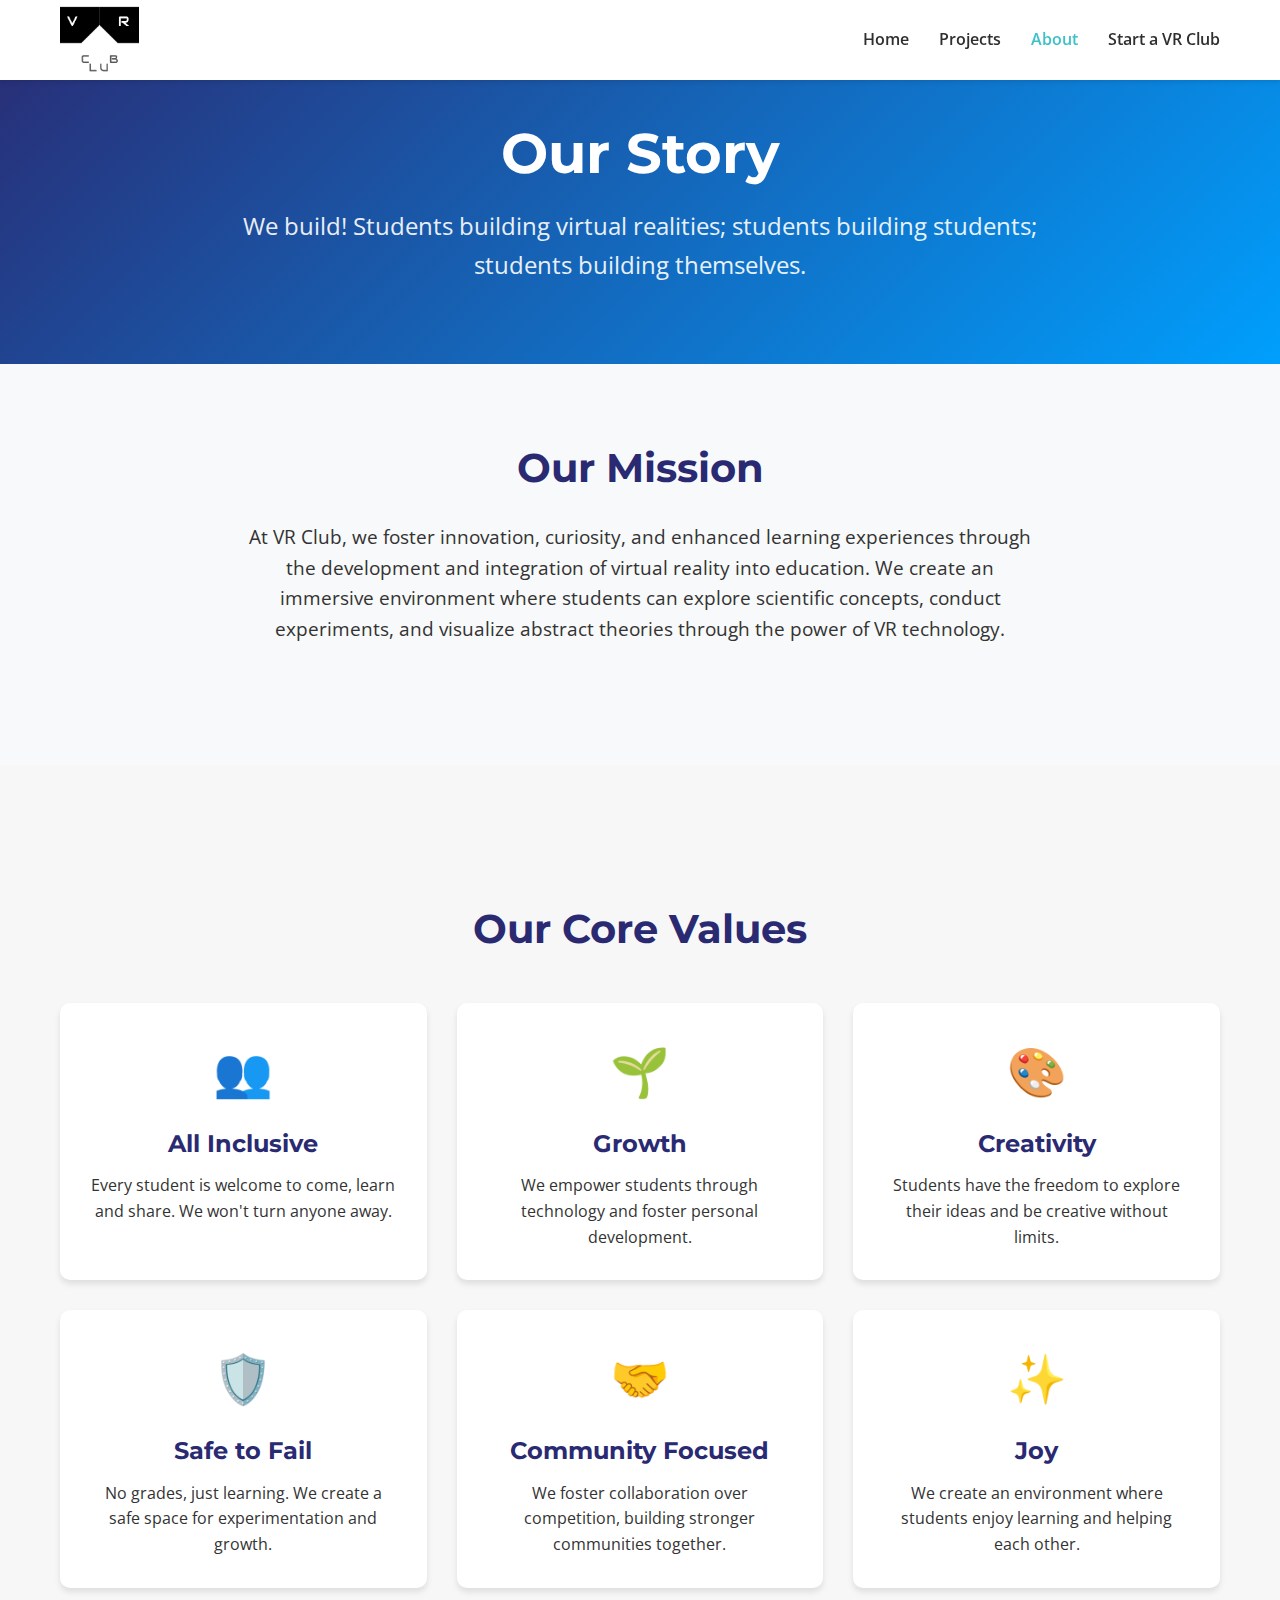
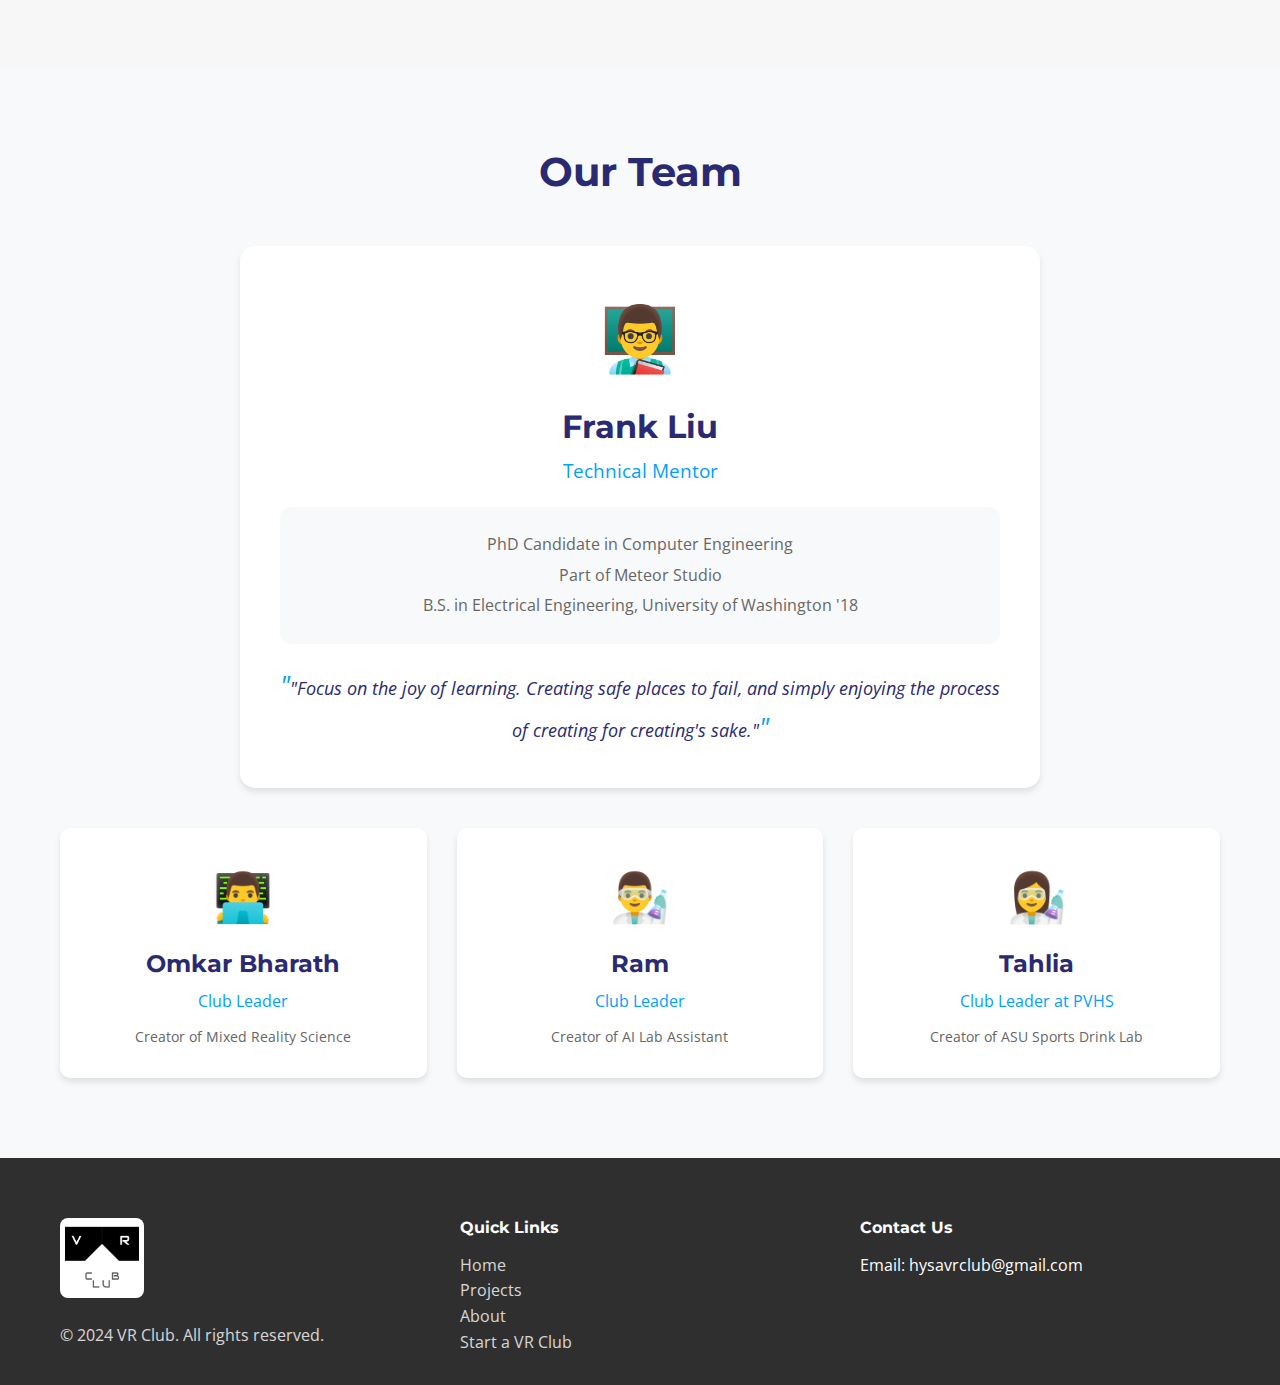
==== about.html @ 41d3d313 "First Commit" ====
<!DOCTYPE html>
<html lang="en">
<head>
    <meta charset="UTF-8">
    <meta name="viewport" content="width=device-width, initial-scale=1.0">
    <title>About Us - VR Club</title>
    <link rel="preconnect" href="https://fonts.googleapis.com">
    <link rel="preconnect" href="https://fonts.gstatic.com" crossorigin>
    <link href="https://fonts.googleapis.com/css2?family=Montserrat:wght@400;600;700&family=Open+Sans:wght@400;600&display=swap" rel="stylesheet">
    <link rel="stylesheet" href="css/style.css">
    <link rel="stylesheet" href="css/navbar.css">
    <link rel="stylesheet" href="css/about.css">
</head>
<body>
    <header class="navbar">
        <div class="container">
            <div class="logo">
                <img src="images/vrlogo.png" alt="VR Club Logo">
            </div>
            <nav>
                <button class="mobile-menu-btn">
                    <span></span>
                    <span></span>
                    <span></span>
                </button>
                <ul class="nav-links">
                    <li><a href="index.html">Home</a></li>
                    <li><a href="projects.html">Projects</a></li>
                    <li><a href="about.html" class="active">About</a></li>
                    <li><a href="start.html">Start a VR Club</a></li>
                </ul>
            </nav>
        </div>
    </header>

    <main>
        <section class="hero-about">
            <div class="container">
                <h1>Our Story</h1>
                <p class="lead">We build! Students building virtual realities; students building students; students building themselves.</p>
            </div>
        </section>

        <section class="mission">
            <div class="container">
                <div class="mission-content">
                    <h2>Our Mission</h2>
                    <p>At VR Club, we foster innovation, curiosity, and enhanced learning experiences through the development and integration of virtual reality into education. We create an immersive environment where students can explore scientific concepts, conduct experiments, and visualize abstract theories through the power of VR technology.</p>
                </div>
            </div>
        </section>

        <section class="values">
            <div class="container">
                <h2>Our Core Values</h2>
                <div class="values-grid">
                    <div class="value-card">
                        <div class="value-icon">👥</div>
                        <h3>All Inclusive</h3>
                        <p>Every student is welcome to come, learn and share. We won't turn anyone away.</p>
                    </div>
                    <div class="value-card">
                        <div class="value-icon">🌱</div>
                        <h3>Growth</h3>
                        <p>We empower students through technology and foster personal development.</p>
                    </div>
                    <div class="value-card">
                        <div class="value-icon">🎨</div>
                        <h3>Creativity</h3>
                        <p>Students have the freedom to explore their ideas and be creative without limits.</p>
                    </div>
                    <div class="value-card">
                        <div class="value-icon">🛡️</div>
                        <h3>Safe to Fail</h3>
                        <p>No grades, just learning. We create a safe space for experimentation and growth.</p>
                    </div>
                    <div class="value-card">
                        <div class="value-icon">🤝</div>
                        <h3>Community Focused</h3>
                        <p>We foster collaboration over competition, building stronger communities together.</p>
                    </div>
                    <div class="value-card">
                        <div class="value-icon">✨</div>
                        <h3>Joy</h3>
                        <p>We create an environment where students enjoy learning and helping each other.</p>
                    </div>
                </div>
            </div>
        </section>

        <section class="team">
            <div class="container">
                <h2>Our Team</h2>
                <div class="team-grid">
                    <div class="mentor-card">
                        <div class="member-photo">👨‍🏫</div>
                        <h3>Frank Liu</h3>
                        <p class="role">Technical Mentor</p>
                        <div class="credentials">
                            <p>PhD Candidate in Computer Engineering</p>
                            <p>Part of Meteor Studio</p>
                            <p>B.S. in Electrical Engineering, University of Washington '18</p>
                        </div>
                        <p class="member-quote">"Focus on the joy of learning. Creating safe places to fail, and simply enjoying the process of creating for creating's sake."</p>
                    </div>
                    
                    <div class="student-leaders">
                        <div class="team-card">
                            <div class="member-photo">👨‍💻</div>
                            <h3>Omkar Bharath</h3>
                            <p class="role">Club Leader</p>
                            <p class="project">Creator of Mixed Reality Science</p>
                        </div>
                        
                        <div class="team-card">
                            <div class="member-photo">👨‍🔬</div>
                            <h3>Ram</h3>
                            <p class="role">Club Leader</p>
                            <p class="project">Creator of AI Lab Assistant</p>
                        </div>
                        
                        <div class="team-card">
                            <div class="member-photo">👩‍🔬</div>
                            <h3>Tahlia</h3>
                            <p class="role">Club Leader at PVHS</p>
                            <p class="project">Creator of ASU Sports Drink Lab</p>
                        </div>
                    </div>
                </div>
            </div>
        </section>
    </main>

    <footer>
        <div class="container">
            <div class="footer-content">
                <div class="footer-logo">
                    <img src="images/vrlogo.png" alt="VR Club Logo">
                    <p>© 2024 VR Club. All rights reserved.</p>
                </div>
                <div class="footer-links">
                    <h4>Quick Links</h4>
                    <ul>
                        <li><a href="index.html">Home</a></li>
                        <li><a href="projects.html">Projects</a></li>
                        <li><a href="about.html">About</a></li>
                        <li><a href="start.html">Start a VR Club</a></li>
                    </ul>
                </div>
                <div class="footer-contact">
                    <h4>Contact Us</h4>
                    <p>Email: hysavrclub@gmail.com</p>
                </div>
            </div>
        </div>
    </footer>
    <script src="js/main.js"></script>
</body>
</html>
---- css/style.css ----
:root {
    /* Colors */
    --primary: #3FC1C9;
    --secondary: #2F2F2F;
    --accent: #FF6B6B;
    --background: #F7F7F7;
    --text: #333333;
    
    /* Typography */
    --heading-font: 'Montserrat', sans-serif;
    --body-font: 'Open Sans', sans-serif;
}

* {
    margin: 0;
    padding: 0;
    box-sizing: border-box;
}

body {
    font-family: var(--body-font);
    color: var(--text);
    line-height: 1.6;
    background-color: var(--background);
}

.container {
    max-width: 1200px;
    margin: 0 auto;
    padding: 0 20px;
}

h1, h2, h3, h4, h5, h6 {
    font-family: var(--heading-font);
    font-weight: 700;
    line-height: 1.2;
    margin-bottom: 1rem;
}

.btn {
    display: inline-block;
    padding: 12px 24px;
    border-radius: 6px;
    font-weight: 600;
    text-decoration: none;
    transition: all 0.3s ease;
}

.btn-primary {
    background-color: var(--accent);
    color: white;
}

.btn-primary:hover {
    background-color: #ff5252;
    transform: translateY(-2px);
}

.btn-secondary {
    background-color: transparent;
    color: var(--accent);
    border: 2px solid var(--accent);
}

.btn-secondary:hover {
    background-color: var(--accent);
    color: white;
}

/* Values Section */
.values {
    padding: 80px 0;
}

.values-grid {
    display: grid;
    grid-template-columns: repeat(auto-fit, minmax(250px, 1fr));
    gap: 30px;
}

.value-card {
    background: white;
    padding: 30px;
    border-radius: 10px;
    text-align: center;
    box-shadow: 0 4px 6px rgba(0, 0, 0, 0.1);
    transition: transform 0.3s ease;
}

.value-card:hover {
    transform: translateY(-5px);
}

.value-card .icon {
    font-size: 2.5rem;
    margin-bottom: 1rem;
}

/* Footer */
footer {
    background-color: var(--secondary);
    color: white;
    padding: 60px 0 30px;
}

.footer-content {
    display: grid;
    grid-template-columns: repeat(auto-fit, minmax(200px, 1fr));
    gap: 40px;
}

.footer-links ul {
    list-style: none;
}

.footer-links a {
    color: white;
    text-decoration: none;
    opacity: 0.8;
    transition: opacity 0.3s ease;
}

.footer-links a:hover {
    opacity: 1;
}

.footer-logo {
    display: flex;
    flex-direction: column;
    align-items: flex-start;
    gap: 15px;
}

.footer-logo img {
    height: 80px;
    width: auto;
    object-fit: contain;
    background: white;
    padding: 5px;
    border-radius: 8px;
}

.footer-logo p {
    margin-top: 10px;
    opacity: 0.8;
}

@media (max-width: 768px) {
    .container {
        padding: 0 15px;
    }
    
    .values-grid {
        grid-template-columns: 1fr;
    }
}

/* About Section */
.problem-statement,
.solution {
    text-align: center;
    margin-bottom: 60px;
    padding: 40px 20px;
    background: var(--background);
    border-radius: 15px;
}

.solution {
    background: white;
}

.stats-grid {
    display: grid;
    grid-template-columns: repeat(auto-fit, minmax(200px, 1fr));
    gap: 30px;
    margin: 40px 0;
}

.stat-card {
    background: white;
    padding: 30px;
    border-radius: 10px;
    box-shadow: 0 4px 6px rgba(0, 0, 0, 0.1);
    transition: transform 0.3s ease;
}

.stat-card:hover {
    transform: translateY(-5px);
}

.stat-card.success {
    background: var(--background);
}

.stat-number {
    font-size: 3rem;
    font-weight: 700;
    color: var(--accent);
    margin-bottom: 1rem;
    font-family: var(--heading-font);
}

.success .stat-number {
    color: var(--primary);
}

.stat-card p {
    color: var(--text);
    font-size: 1.1rem;
    line-height: 1.4;
}

.problem-text,
.solution-text {
    max-width: 800px;
    margin: 0 auto;
    font-size: 1.2rem;
    line-height: 1.6;
}

.about {
    padding: 80px 0;
    background: white;
}

.about-content {
    max-width: 1000px;
    margin: 0 auto;
}

.about h2 {
    text-align: center;
    font-size: 2.5rem;
    margin-bottom: 2rem;
    color: var(--secondary);
}

.mission {
    text-align: center;
    margin-bottom: 60px;
}

.mission p {
    font-size: 1.2rem;
    max-width: 800px;
    margin: 0 auto;
    color: var(--text);
}

.values-statement {
    margin-bottom: 60px;
}

.values-list {
    display: grid;
    grid-template-columns: repeat(auto-fit, minmax(250px, 1fr));
    gap: 30px;
    margin-top: 30px;
}

.value-item {
    background: var(--background);
    padding: 30px;
    border-radius: 10px;
    box-shadow: 0 2px 4px rgba(0, 0, 0, 0.1);
}

.value-item h3 {
    color: var(--primary);
    margin-bottom: 1rem;
}

.team {
    text-align: center;
}

.team-grid {
    display: grid;
    grid-template-columns: repeat(auto-fit, minmax(200px, 1fr));
    gap: 40px;
    margin-top: 30px;
}

.team-member {
    background: var(--background);
    padding: 30px;
    border-radius: 10px;
    box-shadow: 0 2px 4px rgba(0, 0, 0, 0.1);
    transition: transform 0.3s ease;
}

.team-member:hover {
    transform: translateY(-5px);
}

.member-icon {
    font-size: 3rem;
    margin-bottom: 1rem;
}

.team-member h3 {
    color: var(--secondary);
    margin-bottom: 0.5rem;
}

.team-member p {
    color: var(--primary);
    font-weight: 600;
    margin-bottom: 0.5rem;
}

.team-member span {
    font-size: 0.9rem;
    color: var(--text);
    opacity: 0.8;
}

@media (max-width: 768px) {
    .about h2 {
        font-size: 2rem;
    }

    .mission p {
        font-size: 1.1rem;
        padding: 0 20px;
    }

    .team-grid {
        grid-template-columns: 1fr;
        max-width: 400px;
        margin: 30px auto 0;
    }
}
---- css/navbar.css ----
.navbar {
    position: fixed;
    top: 0;
    left: 0;
    right: 0;
    background: white;
    box-shadow: 0 2px 4px rgba(0, 0, 0, 0.1);
    z-index: 1000;
}

.navbar .container {
    display: flex;
    justify-content: space-between;
    align-items: center;
    height: 80px;
}

.logo {
    display: flex;
    align-items: center;
}

.logo img {
    height: 75px;
    width: auto;
    object-fit: contain;
}

.nav-links {
    display: flex;
    gap: 30px;
    list-style: none;
}

.nav-links a {
    text-decoration: none;
    color: var(--secondary);
    font-weight: 600;
    transition: color 0.3s ease;
}

.nav-links a:hover,
.nav-links a.active {
    color: var(--primary);
}

.mobile-menu-btn {
    display: none;
}

@media (max-width: 768px) {
    .mobile-menu-btn {
        display: block;
        background: none;
        border: none;
        cursor: pointer;
        padding: 10px;
    }

    .mobile-menu-btn span {
        display: block;
        width: 25px;
        height: 3px;
        background-color: var(--secondary);
        margin: 5px 0;
        transition: transform 0.3s ease-in-out;
    }

    .mobile-menu-btn.active span:nth-child(1) {
        transform: rotate(45deg) translate(5px, 5px);
    }

    .mobile-menu-btn.active span:nth-child(2) {
        opacity: 0;
    }

    .mobile-menu-btn.active span:nth-child(3) {
        transform: rotate(-45deg) translate(7px, -7px);
    }

    .nav-links {
        display: none;
        position: absolute;
        top: 80px;
        left: 0;
        right: 0;
        background: white;
        flex-direction: column;
        padding: 20px;
        text-align: center;
    }

    .nav-links.active {
        display: flex;
    }
}
---- css/about.css ----
.hero-about {
    background: linear-gradient(135deg, #2a2a72 0%, #009ffd 100%);
    color: white;
    padding: 120px 0 80px;
    text-align: center;
}

.hero-about h1 {
    font-size: 3.5rem;
    margin-bottom: 20px;
}

.hero-about .lead {
    font-size: 1.5rem;
    max-width: 800px;
    margin: 0 auto;
    opacity: 0.9;
}

.mission {
    padding: 80px 0;
    background: #f8f9fa;
}

.mission-content {
    max-width: 1000px;
    margin: 0 auto;
    text-align: center;
}

.mission-content h2 {
    font-size: 2.5rem;
    margin-bottom: 30px;
    color: #2a2a72;
}

.mission-content p {
    font-size: 1.2rem;
    line-height: 1.6;
    margin-bottom: 40px;
}

.mission-stats {
    display: grid;
    grid-template-columns: repeat(auto-fit, minmax(250px, 1fr));
    gap: 30px;
    margin-top: 50px;
}

.stat {
    padding: 30px;
    background: white;
    border-radius: 10px;
    box-shadow: 0 4px 6px rgba(0, 0, 0, 0.1);
    transition: transform 0.3s ease;
}

.stat:hover {
    transform: translateY(-5px);
}

.stat .number {
    font-size: 2.5rem;
    font-weight: bold;
    color: #009ffd;
    display: block;
    margin-bottom: 10px;
}

.values {
    padding: 80px 0;
}

.values h2 {
    text-align: center;
    font-size: 2.5rem;
    margin-bottom: 50px;
    color: #2a2a72;
}

.values-grid {
    display: grid;
    grid-template-columns: repeat(auto-fit, minmax(300px, 1fr));
    gap: 30px;
    max-width: 1200px;
    margin: 0 auto;
}

.value-card {
    background: white;
    padding: 30px;
    border-radius: 10px;
    box-shadow: 0 4px 6px rgba(0, 0, 0, 0.1);
    text-align: center;
    transition: transform 0.3s ease;
}

.value-card:hover {
    transform: translateY(-5px);
}

.value-icon {
    font-size: 3rem;
    margin-bottom: 20px;
}

.value-card h3 {
    font-size: 1.5rem;
    margin-bottom: 15px;
    color: #2a2a72;
}

.impact {
    padding: 80px 0;
    background: #f8f9fa;
}

.impact h2 {
    text-align: center;
    font-size: 2.5rem;
    margin-bottom: 50px;
    color: #2a2a72;
}

.impact-grid {
    display: grid;
    grid-template-columns: repeat(auto-fit, minmax(300px, 1fr));
    gap: 30px;
    max-width: 1200px;
    margin: 0 auto;
}

.impact-card {
    background: white;
    padding: 30px;
    border-radius: 10px;
    box-shadow: 0 4px 6px rgba(0, 0, 0, 0.1);
}

.impact-card h3 {
    font-size: 1.5rem;
    margin-bottom: 15px;
    color: #2a2a72;
}

.impact-card p {
    line-height: 1.6;
}

.join-cta {
    padding: 80px 0;
    text-align: center;
    background: linear-gradient(135deg, #2a2a72 0%, #009ffd 100%);
    color: white;
}

.join-cta h2 {
    font-size: 2.5rem;
    margin-bottom: 20px;
}

.join-cta p {
    font-size: 1.2rem;
    margin-bottom: 30px;
    opacity: 0.9;
}

.cta-buttons {
    display: flex;
    gap: 20px;
    justify-content: center;
}

.team {
    padding: 80px 0;
    background: #f8f9fa;
}

.team h2 {
    text-align: center;
    font-size: 2.5rem;
    margin-bottom: 50px;
    color: #2a2a72;
}

.team-grid {
    max-width: 1200px;
    margin: 0 auto;
    display: flex;
    flex-direction: column;
    gap: 40px;
}

.mentor-card {
    background: white;
    padding: 40px;
    border-radius: 15px;
    box-shadow: 0 4px 6px rgba(0, 0, 0, 0.1);
    text-align: center;
    max-width: 800px;
    margin: 0 auto;
}

.mentor-card .member-photo {
    font-size: 4rem;
    margin-bottom: 20px;
}

.mentor-card h3 {
    font-size: 2rem;
    color: #2a2a72;
    margin-bottom: 10px;
}

.mentor-card .role {
    font-size: 1.2rem;
    color: #009ffd;
    margin-bottom: 20px;
}

.mentor-card .credentials {
    margin: 20px 0;
    padding: 20px;
    background: #f8f9fa;
    border-radius: 10px;
}

.mentor-card .credentials p {
    margin: 5px 0;
    color: #666;
}

.mentor-card .member-quote {
    font-style: italic;
    color: #2a2a72;
    font-size: 1.1rem;
    margin-top: 20px;
    position: relative;
}

.mentor-card .member-quote::before,
.mentor-card .member-quote::after {
    content: '"';
    color: #009ffd;
    font-size: 1.5em;
}

.student-leaders {
    display: grid;
    grid-template-columns: repeat(auto-fit, minmax(250px, 1fr));
    gap: 30px;
}

.team-card {
    background: white;
    padding: 30px;
    border-radius: 10px;
    box-shadow: 0 4px 6px rgba(0, 0, 0, 0.1);
    text-align: center;
    transition: transform 0.3s ease;
}

.team-card:hover {
    transform: translateY(-5px);
}

.team-card .member-photo {
    font-size: 3rem;
    margin-bottom: 15px;
}

.team-card h3 {
    font-size: 1.5rem;
    color: #2a2a72;
    margin-bottom: 10px;
}

.team-card .role {
    color: #009ffd;
    margin-bottom: 10px;
}

.team-card .project {
    color: #666;
    font-size: 0.9rem;
}

.mentorship {
    padding: 80px 0;
}

.mentorship h2 {
    text-align: center;
    font-size: 2.5rem;
    margin-bottom: 30px;
    color: #2a2a72;
}

.mentorship-content {
    max-width: 800px;
    margin: 0 auto;
    text-align: center;
}

.mentorship-content p {
    font-size: 1.2rem;
    line-height: 1.6;
    margin-bottom: 30px;
}

.mentorship-points {
    list-style: none;
    padding: 0;
    display: grid;
    grid-template-columns: repeat(auto-fit, minmax(250px, 1fr));
    gap: 20px;
}

.mentorship-points li {
    background: white;
    padding: 20px;
    border-radius: 10px;
    box-shadow: 0 4px 6px rgba(0, 0, 0, 0.1);
    color: #2a2a72;
    font-size: 1.1rem;
}

@media (max-width: 768px) {
    .hero-about h1 {
        font-size: 2.5rem;
    }
    
    .hero-about .lead {
        font-size: 1.2rem;
    }
    
    .mission-content h2,
    .values h2,
    .impact h2,
    .join-cta h2 {
        font-size: 2rem;
    }
    
    .stat .number {
        font-size: 2rem;
    }
    
    .cta-buttons {
        flex-direction: column;
        align-items: center;
    }

    .mentor-card {
        padding: 30px;
    }

    .mentor-card h3 {
        font-size: 1.8rem;
    }

    .mentorship-points {
        grid-template-columns: 1fr;
    }
}
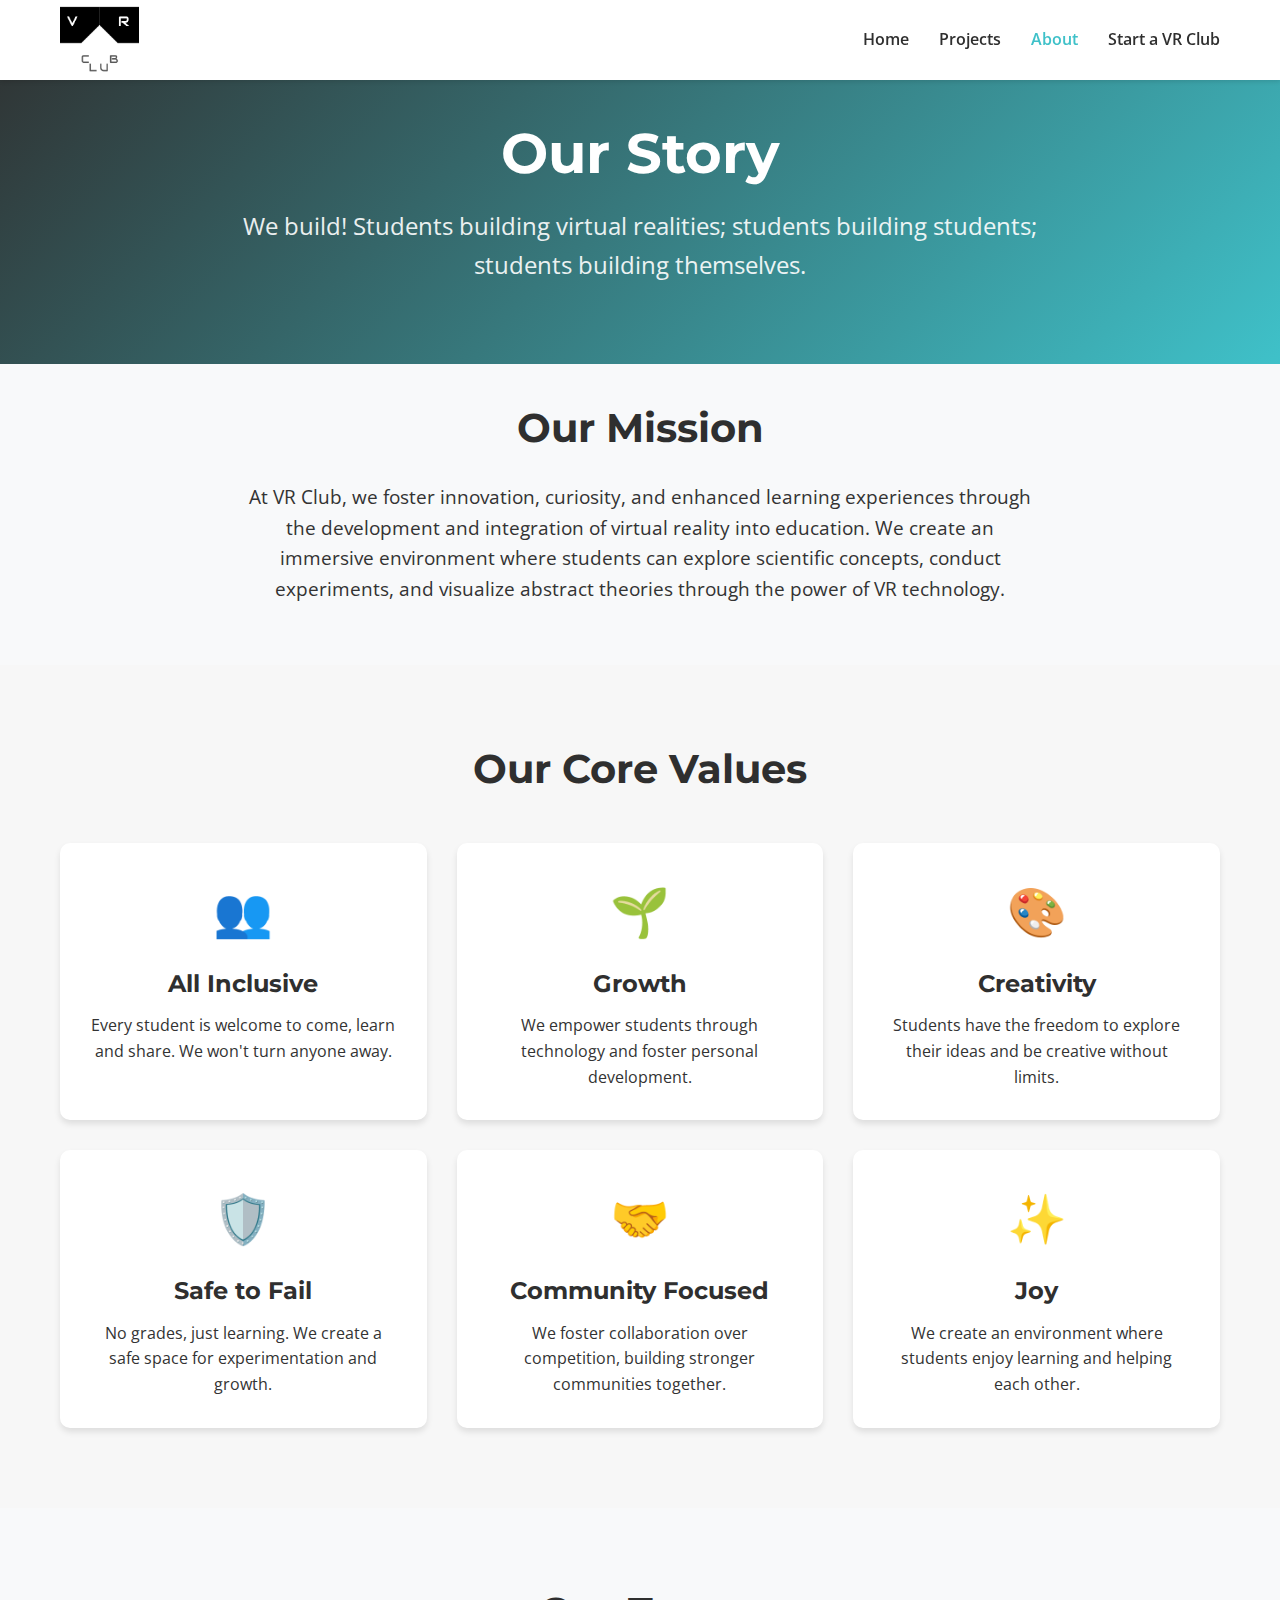
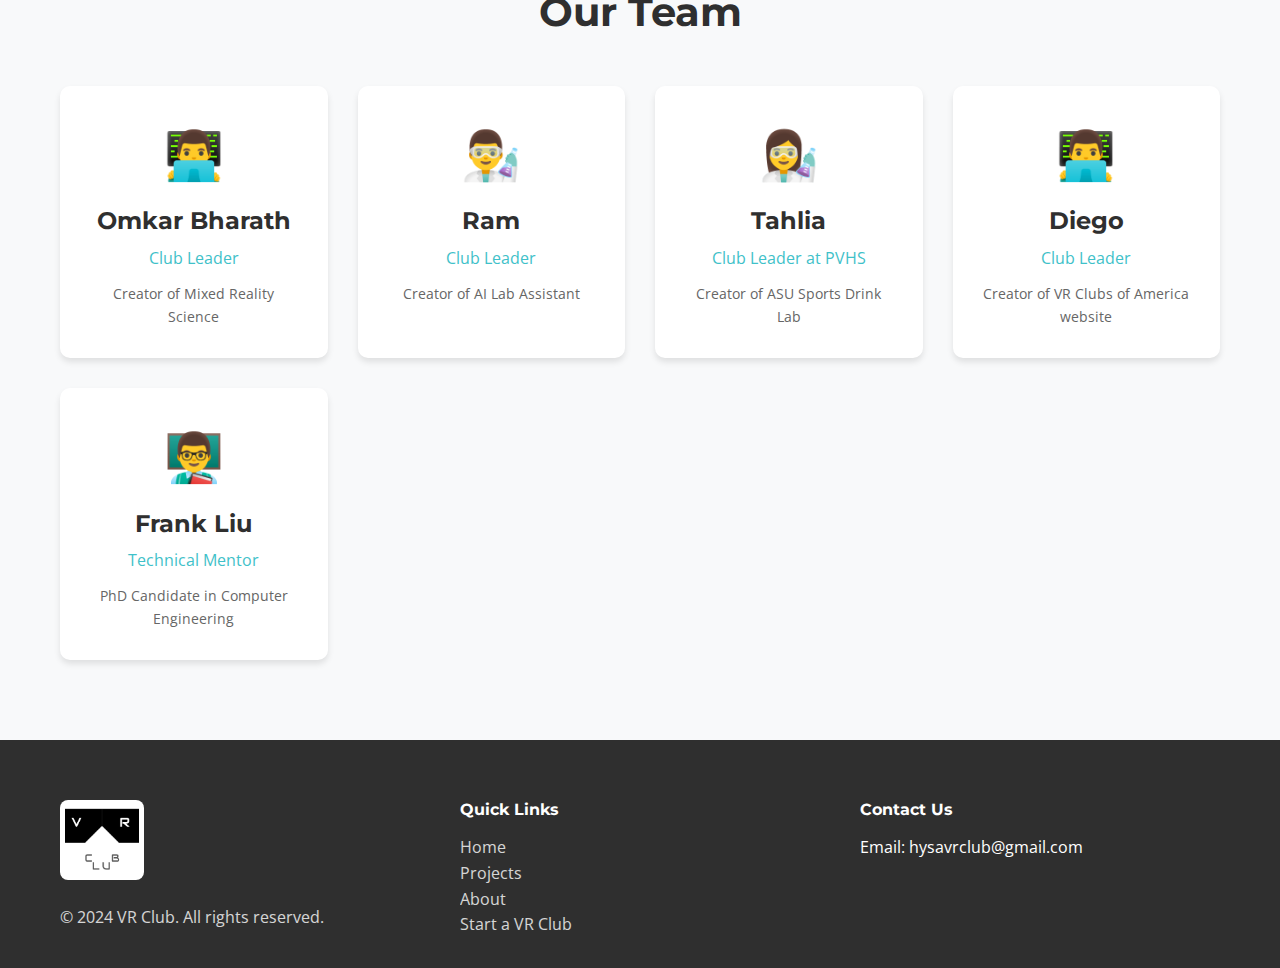
==== commit 756adf92: "Updates" ====
--- a/about.html
+++ b/about.html
@@ -92,18 +92,6 @@
             <div class="container">
                 <h2>Our Team</h2>
                 <div class="team-grid">
-                    <div class="mentor-card">
-                        <div class="member-photo">👨‍🏫</div>
-                        <h3>Frank Liu</h3>
-                        <p class="role">Technical Mentor</p>
-                        <div class="credentials">
-                            <p>PhD Candidate in Computer Engineering</p>
-                            <p>Part of Meteor Studio</p>
-                            <p>B.S. in Electrical Engineering, University of Washington '18</p>
-                        </div>
-                        <p class="member-quote">"Focus on the joy of learning. Creating safe places to fail, and simply enjoying the process of creating for creating's sake."</p>
-                    </div>
-                    
                     <div class="student-leaders">
                         <div class="team-card">
                             <div class="member-photo">👨‍💻</div>
@@ -124,6 +112,19 @@
                             <h3>Tahlia</h3>
                             <p class="role">Club Leader at PVHS</p>
                             <p class="project">Creator of ASU Sports Drink Lab</p>
+                        </div>
+
+                        <div class="team-card">
+                            <div class="member-photo">👨‍💻</div>
+                            <h3>Diego</h3>
+                            <p class="role">Club Leader</p>
+                            <p class="project">Creator of VR Clubs of America website</p>
+                        </div>
+                        <div class="team-card">
+                            <div class="member-photo">👨‍🏫</div>
+                            <h3>Frank Liu</h3>
+                            <p class="role">Technical Mentor</p>
+                            <p class="project">PhD Candidate in Computer Engineering</p>
                         </div>
                     </div>
                 </div>
--- a/css/style.css
+++ b/css/style.css
@@ -330,4 +330,29 @@
         max-width: 400px;
         margin: 30px auto 0;
     }
+}
+
+.mentor-section {
+    margin-top: 2rem;
+    text-align: center;
+}
+
+.compact-mentor {
+    display: inline-block;
+    max-width: 300px;
+    margin: 0 auto;
+}
+
+.compact-mentor h3 {
+    font-size: 1.1rem;
+}
+
+.compact-mentor p {
+    font-size: 0.9rem;
+    margin: 0.2rem 0;
+}
+
+.compact-mentor .member-icon {
+    font-size: 1.5rem;
+    margin-bottom: 0.5rem;
 } --- a/css/about.css
+++ b/css/about.css
@@ -1,5 +1,5 @@
 .hero-about {
-    background: linear-gradient(135deg, #2a2a72 0%, #009ffd 100%);
+    background: linear-gradient(135deg, var(--secondary) 0%, var(--primary) 100%);
     color: white;
     padding: 120px 0 80px;
     text-align: center;
@@ -18,7 +18,7 @@
 }
 
 .mission {
-    padding: 80px 0;
+    padding: 40px 0 20px;
     background: #f8f9fa;
 }
 
@@ -31,7 +31,7 @@
 .mission-content h2 {
     font-size: 2.5rem;
     margin-bottom: 30px;
-    color: #2a2a72;
+    color: var(--secondary);
 }
 
 .mission-content p {
@@ -62,20 +62,20 @@
 .stat .number {
     font-size: 2.5rem;
     font-weight: bold;
-    color: #009ffd;
+    color: var(--primary);
     display: block;
     margin-bottom: 10px;
 }
 
 .values {
-    padding: 80px 0;
+    padding: 20px 0 80px;
 }
 
 .values h2 {
     text-align: center;
     font-size: 2.5rem;
     margin-bottom: 50px;
-    color: #2a2a72;
+    color: var(--secondary);
 }
 
 .values-grid {
@@ -107,7 +107,7 @@
 .value-card h3 {
     font-size: 1.5rem;
     margin-bottom: 15px;
-    color: #2a2a72;
+    color: var(--secondary);
 }
 
 .impact {
@@ -119,7 +119,7 @@
     text-align: center;
     font-size: 2.5rem;
     margin-bottom: 50px;
-    color: #2a2a72;
+    color: var(--secondary);
 }
 
 .impact-grid {
@@ -140,7 +140,7 @@
 .impact-card h3 {
     font-size: 1.5rem;
     margin-bottom: 15px;
-    color: #2a2a72;
+    color: var(--secondary);
 }
 
 .impact-card p {
@@ -150,7 +150,7 @@
 .join-cta {
     padding: 80px 0;
     text-align: center;
-    background: linear-gradient(135deg, #2a2a72 0%, #009ffd 100%);
+    background: linear-gradient(135deg, var(--secondary) 0%, var(--primary) 100%);
     color: white;
 }
 
@@ -180,7 +180,7 @@
     text-align: center;
     font-size: 2.5rem;
     margin-bottom: 50px;
-    color: #2a2a72;
+    color: var(--secondary);
 }
 
 .team-grid {
@@ -208,13 +208,13 @@
 
 .mentor-card h3 {
     font-size: 2rem;
-    color: #2a2a72;
+    color: var(--secondary);
     margin-bottom: 10px;
 }
 
 .mentor-card .role {
     font-size: 1.2rem;
-    color: #009ffd;
+    color: var(--primary);
     margin-bottom: 20px;
 }
 
@@ -232,7 +232,7 @@
 
 .mentor-card .member-quote {
     font-style: italic;
-    color: #2a2a72;
+    color: var(--secondary);
     font-size: 1.1rem;
     margin-top: 20px;
     position: relative;
@@ -241,7 +241,7 @@
 .mentor-card .member-quote::before,
 .mentor-card .member-quote::after {
     content: '"';
-    color: #009ffd;
+    color: var(--primary);
     font-size: 1.5em;
 }
 
@@ -271,12 +271,12 @@
 
 .team-card h3 {
     font-size: 1.5rem;
-    color: #2a2a72;
+    color: var(--secondary);
     margin-bottom: 10px;
 }
 
 .team-card .role {
-    color: #009ffd;
+    color: var(--primary);
     margin-bottom: 10px;
 }
 
@@ -293,7 +293,7 @@
     text-align: center;
     font-size: 2.5rem;
     margin-bottom: 30px;
-    color: #2a2a72;
+    color: var(--secondary);
 }
 
 .mentorship-content {
@@ -321,7 +321,7 @@
     padding: 20px;
     border-radius: 10px;
     box-shadow: 0 4px 6px rgba(0, 0, 0, 0.1);
-    color: #2a2a72;
+    color: var(--secondary);
     font-size: 1.1rem;
 }
 
